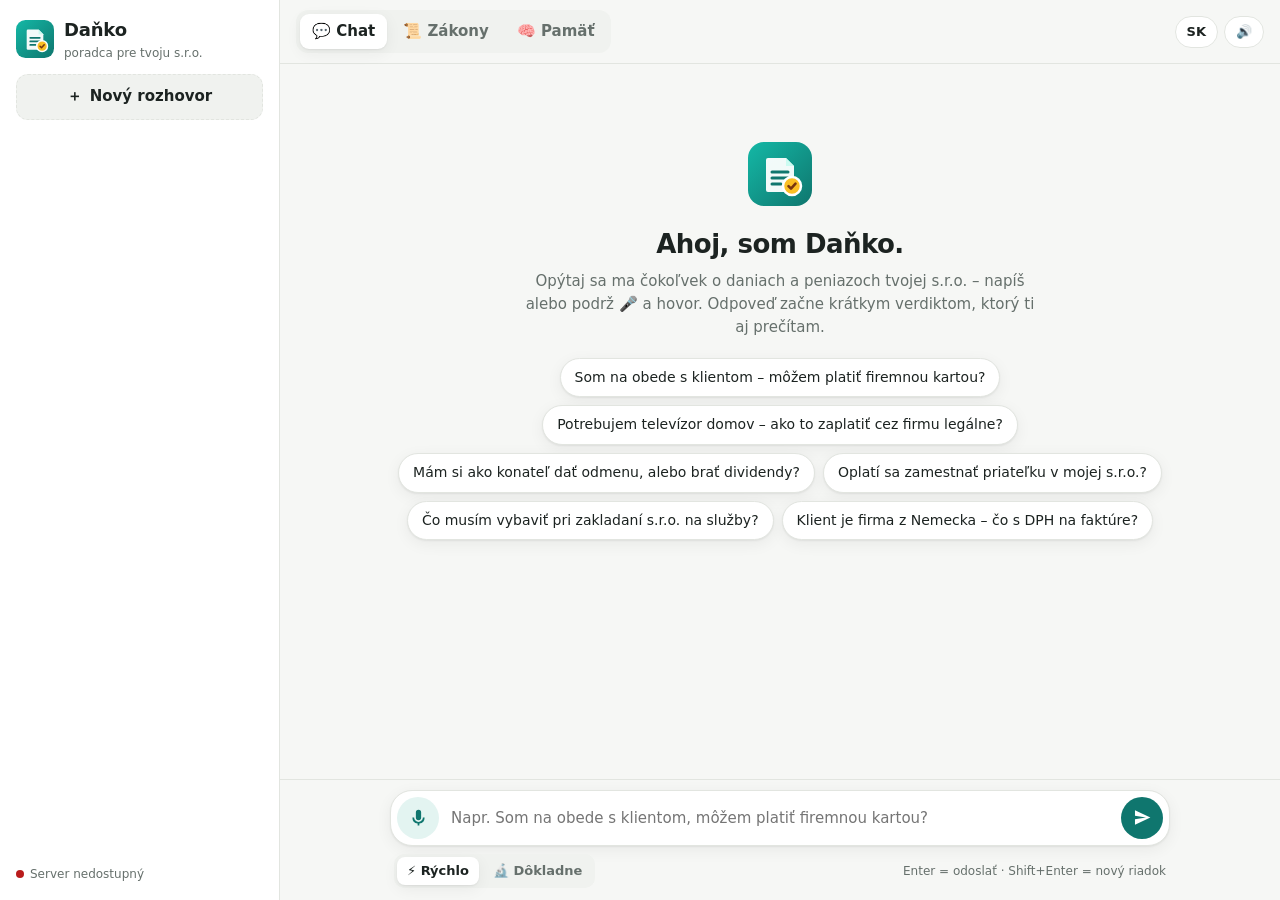
==== web/index.html @ d5deb425 "Add server, law sync pipeline and web UI - FastAPI server bridging chat to claude -p (stream-json ov" ====
<!doctype html>
<html lang="sk">
<head>
  <meta charset="utf-8">
  <meta name="viewport" content="width=device-width, initial-scale=1, viewport-fit=cover">
  <title>Daňko – daňový poradca</title>
  <meta name="description" content="Osobný daňový poradca pre tvoju s.r.o. – chat aj hlas.">
  <meta name="theme-color" content="#0f766e">
  <meta name="apple-mobile-web-app-capable" content="yes">
  <meta name="apple-mobile-web-app-status-bar-style" content="black-translucent">
  <link rel="manifest" href="manifest.webmanifest">
  <link rel="icon" href="icon.svg" type="image/svg+xml">
  <link rel="apple-touch-icon" href="icon.svg">
  <link rel="stylesheet" href="styles.css">
</head>
<body>
  <div class="app">
    <!-- Sidebar: conversations -->
    <aside class="sidebar" id="sidebar" aria-label="Rozhovory">
      <div class="sidebar-head">
        <div class="brand">
          <img src="icon.svg" alt="" class="brand-icon">
          <div>
            <div class="brand-name">Daňko</div>
            <div class="brand-sub">poradca pre tvoju s.r.o.</div>
          </div>
        </div>
        <button class="icon-btn only-mobile" id="closeSidebar" aria-label="Zavrieť">✕</button>
      </div>
      <button class="new-chat" id="newChat"><span>＋</span> Nový rozhovor</button>
      <div class="conv-list" id="convList"></div>
      <div class="sidebar-foot" id="healthInfo"></div>
    </aside>
    <div class="scrim" id="scrim"></div>

    <main class="main">
      <header class="topbar">
        <button class="icon-btn only-mobile" id="openSidebar" aria-label="Rozhovory">☰</button>
        <nav class="tabs" role="tablist">
          <button class="tab active" data-view="chat" role="tab">💬 <span>Chat</span></button>
          <button class="tab" data-view="laws" role="tab">📜 <span>Zákony</span><b class="badge" id="lawBadge" hidden></b></button>
          <button class="tab" data-view="memory" role="tab">🧠 <span>Pamäť</span></button>
        </nav>
        <div class="top-actions">
          <button class="pill" id="langBtn" title="Jazyk rozpoznávania reči a odpovede">SK</button>
          <button class="pill" id="speakBtn" title="Čítať odpovede nahlas" aria-pressed="true">🔊</button>
        </div>
      </header>

      <!-- CHAT -->
      <section class="view active" id="view-chat">
        <div class="messages" id="messages">
          <div class="welcome" id="welcome">
            <img src="icon.svg" alt="" class="welcome-icon">
            <h1>Ahoj, som Daňko.</h1>
            <p>Opýtaj sa ma čokoľvek o daniach a peniazoch tvojej s.r.o. – napíš alebo podrž 🎤 a hovor.
              Odpoveď začne krátkym verdiktom, ktorý ti aj prečítam.</p>
            <div class="chips" id="chips"></div>
          </div>
        </div>

        <form class="composer" id="composer" autocomplete="off">
          <div class="composer-row">
            <button type="button" class="mic" id="micBtn" aria-label="Hovoriť">
              <svg viewBox="0 0 24 24" aria-hidden="true"><path d="M12 15a3 3 0 0 0 3-3V6a3 3 0 1 0-6 0v6a3 3 0 0 0 3 3Zm5-3a5 5 0 0 1-10 0H5a7 7 0 0 0 6 6.92V21h2v-2.08A7 7 0 0 0 19 12h-2Z"/></svg>
            </button>
            <textarea id="input" rows="1" placeholder="Napr. Som na obede s klientom, môžem platiť firemnou kartou?" maxlength="8000"></textarea>
            <button type="submit" class="send" id="sendBtn" aria-label="Odoslať">
              <svg viewBox="0 0 24 24" aria-hidden="true"><path d="M3.4 20.4 21 12 3.4 3.6 3.4 10l12.6 2-12.6 2z"/></svg>
            </button>
          </div>
          <div class="composer-meta">
            <div class="mode" role="radiogroup" aria-label="Režim">
              <button type="button" class="mode-btn active" data-mode="quick" title="Rýchla odpoveď (Sonnet, bez subagentov)">⚡ Rýchlo</button>
              <button type="button" class="mode-btn" data-mode="deep" title="Dôkladná analýza (Opus, špecialisti, web)">🔬 Dôkladne</button>
            </div>
            <span class="hint" id="hint">Enter = odoslať · Shift+Enter = nový riadok</span>
          </div>
        </form>
      </section>

      <!-- LAWS -->
      <section class="view" id="view-laws">
        <div class="page">
          <div class="page-head">
            <div>
              <h2>Zákony a zmeny</h2>
              <p class="muted" id="lawUpdated">Načítavam…</p>
            </div>
            <div class="sync-box">
              <label class="check"><input type="checkbox" id="syncAnalyze" checked> AI analýza dopadu</label>
              <label class="check"><input type="checkbox" id="syncNews"> novinky z webu</label>
              <button class="btn primary" id="syncBtn">Skontrolovať teraz</button>
            </div>
          </div>
          <div class="job" id="jobStatus" hidden></div>
          <div class="law-grid" id="lawGrid"></div>
          <h3 class="section-title">Changelog</h3>
          <div class="timeline" id="timeline"></div>
        </div>
      </section>

      <!-- MEMORY -->
      <section class="view" id="view-memory">
        <div class="page">
          <div class="page-head">
            <div>
              <h2>Čo si o tebe pamätám</h2>
              <p class="muted">Fakty a dohody si ukladám sám počas rozhovoru (🧠). Upraviť ich môžeš aj ručne v
                <code>advisor/profile/</code>.</p>
            </div>
            <button class="btn" id="memRefresh">Obnoviť</button>
          </div>
          <div class="cards">
            <article class="card md" id="memMemory"></article>
            <article class="card md" id="memCompany"></article>
          </div>
        </div>
      </section>
    </main>
  </div>

  <dialog id="tokenDialog">
    <form method="dialog" class="token-form">
      <h3>Prístupový token</h3>
      <p class="muted">Server je chránený tokenom (<code>ADVISOR_TOKEN</code>).</p>
      <input id="tokenInput" type="password" placeholder="token" required>
      <button class="btn primary" value="ok">Uložiť</button>
    </form>
  </dialog>

  <script src="markdown.js"></script>
  <script src="app.js"></script>
</body>
</html>
---- web/styles.css ----
:root {
  --bg: #f6f7f5;
  --surface: #ffffff;
  --surface-2: #f0f2ef;
  --border: #e2e5e0;
  --text: #1c2321;
  --muted: #66706c;
  --accent: #0f766e;
  --accent-2: #0d9488;
  --accent-soft: #e3f4f1;
  --user: #0f766e;
  --user-text: #ffffff;
  --verdict: #fff8e6;
  --verdict-border: #f2d48a;
  --ok: #15803d;
  --warn: #b45309;
  --bad: #b91c1c;
  --shadow: 0 1px 2px rgba(16, 24, 22, .06), 0 4px 16px rgba(16, 24, 22, .06);
  --radius: 16px;
  --font: ui-sans-serif, system-ui, -apple-system, "Segoe UI", Roboto, "Helvetica Neue", Arial, sans-serif;
  --mono: ui-monospace, SFMono-Regular, Menlo, Consolas, monospace;
  color-scheme: light;
}

@media (prefers-color-scheme: dark) {
  :root:not([data-theme="light"]) {
    --bg: #0f1413;
    --surface: #161d1b;
    --surface-2: #1d2624;
    --border: #2a3532;
    --text: #e6ece9;
    --muted: #93a19c;
    --accent: #2dd4bf;
    --accent-2: #14b8a6;
    --accent-soft: #123330;
    --user: #115e59;
    --user-text: #ecfdf9;
    --verdict: #2a2414;
    --verdict-border: #6b5520;
    --ok: #4ade80;
    --warn: #fbbf24;
    --bad: #f87171;
    --shadow: 0 1px 2px rgba(0, 0, 0, .3), 0 4px 16px rgba(0, 0, 0, .25);
    color-scheme: dark;
  }
}

* { box-sizing: border-box; }
html, body { height: 100%; margin: 0; }
body {
  background: var(--bg);
  color: var(--text);
  font: 15px/1.55 var(--font);
  -webkit-font-smoothing: antialiased;
}
button { font: inherit; color: inherit; cursor: pointer; }
code { font-family: var(--mono); font-size: .88em; background: var(--surface-2); padding: .1em .35em; border-radius: 6px; }
a { color: var(--accent); }
.muted { color: var(--muted); }
[hidden] { display: none !important; }

/* ---------- layout ---------- */
.app { display: flex; height: 100dvh; }
.sidebar {
  width: 280px; flex: none; display: flex; flex-direction: column; gap: 12px;
  background: var(--surface); border-right: 1px solid var(--border); padding: 16px;
}
.sidebar-head { display: flex; align-items: center; justify-content: space-between; }
.brand { display: flex; align-items: center; gap: 10px; }
.brand-icon { width: 38px; height: 38px; }
.brand-name { font-weight: 700; font-size: 18px; letter-spacing: -.01em; }
.brand-sub { font-size: 12px; color: var(--muted); }
.new-chat {
  display: flex; align-items: center; gap: 8px; justify-content: center;
  border: 1px dashed var(--border); background: var(--surface-2); border-radius: 12px; padding: 10px;
  font-weight: 600;
}
.new-chat:hover { border-color: var(--accent); color: var(--accent); }
.conv-list { flex: 1; overflow-y: auto; display: flex; flex-direction: column; gap: 2px; margin: 0 -6px; }
.conv {
  display: flex; align-items: center; gap: 6px; border: 0; background: none; text-align: left;
  padding: 9px 10px; border-radius: 10px; width: 100%;
}
.conv:hover { background: var(--surface-2); }
.conv.active { background: var(--accent-soft); color: var(--accent); }
.conv-title { flex: 1; overflow: hidden; text-overflow: ellipsis; white-space: nowrap; font-size: 14px; }
.conv-del { opacity: 0; border: 0; background: none; color: var(--muted); padding: 0 4px; }
.conv:hover .conv-del { opacity: 1; }
.conv-day { font-size: 11px; text-transform: uppercase; letter-spacing: .06em; color: var(--muted); padding: 10px 10px 4px; }
.sidebar-foot { font-size: 12px; color: var(--muted); }
.sidebar-foot .dot { display: inline-block; width: 8px; height: 8px; border-radius: 50%; margin-right: 6px; background: var(--ok); }
.sidebar-foot .dot.bad { background: var(--bad); }
.scrim { display: none; }

.main { flex: 1; min-width: 0; display: flex; flex-direction: column; }
.topbar {
  display: flex; align-items: center; gap: 10px; padding: 10px 16px;
  border-bottom: 1px solid var(--border); background: color-mix(in srgb, var(--bg) 85%, transparent);
  backdrop-filter: blur(8px);
}
.tabs { display: flex; gap: 4px; background: var(--surface-2); padding: 4px; border-radius: 12px; }
.tab { position: relative; border: 0; background: none; padding: 6px 12px; border-radius: 9px; font-weight: 600; color: var(--muted); }
.tab.active { background: var(--surface); color: var(--text); box-shadow: var(--shadow); }
.badge {
  position: absolute; top: -4px; right: -4px; min-width: 18px; height: 18px; padding: 0 5px; border-radius: 9px;
  background: var(--bad); color: #fff; font-size: 11px; line-height: 18px; text-align: center;
}
.top-actions { margin-left: auto; display: flex; gap: 6px; }
.pill { border: 1px solid var(--border); background: var(--surface); padding: 5px 11px; border-radius: 999px; font-weight: 600; font-size: 13px; }
.pill[aria-pressed="false"] { opacity: .45; }
.icon-btn { border: 0; background: none; font-size: 20px; padding: 4px 8px; border-radius: 8px; }
.only-mobile { display: none; }

.view { display: none; flex: 1; min-height: 0; }
.view.active { display: flex; flex-direction: column; }

/* ---------- chat ---------- */
.messages { flex: 1; overflow-y: auto; padding: 24px 16px 12px; scroll-behavior: smooth; }
.messages > * { max-width: 780px; margin-left: auto; margin-right: auto; }
.welcome { text-align: center; padding: 6vh 8px 0; }
.welcome-icon { width: 64px; height: 64px; }
.welcome h1 { margin: 10px 0 6px; font-size: 26px; letter-spacing: -.02em; }
.welcome p { color: var(--muted); max-width: 520px; margin: 0 auto 18px; }
.chips { display: flex; flex-wrap: wrap; gap: 8px; justify-content: center; }
.chip {
  border: 1px solid var(--border); background: var(--surface); border-radius: 999px; padding: 8px 14px;
  font-size: 14px; box-shadow: var(--shadow); text-align: left;
}
.chip:hover { border-color: var(--accent); color: var(--accent); }

.msg { display: flex; margin: 14px auto; }
.msg.user { justify-content: flex-end; }
.bubble { max-width: 88%; border-radius: var(--radius); padding: 10px 14px; overflow-wrap: anywhere; }
.msg.user .bubble { background: var(--user); color: var(--user-text); border-bottom-right-radius: 6px; white-space: pre-wrap; }
.msg.user .bubble .voice-tag { opacity: .7; font-size: 12px; margin-right: 4px; }
.msg.assistant .bubble { background: var(--surface); border: 1px solid var(--border); box-shadow: var(--shadow); width: 100%; max-width: 100%; border-bottom-left-radius: 6px; padding: 14px 16px; }

.verdict {
  display: flex; gap: 10px; align-items: flex-start;
  background: var(--verdict); border: 1px solid var(--verdict-border); border-radius: 12px;
  padding: 12px 14px; margin-bottom: 12px; font-size: 16px; font-weight: 500;
}
.verdict .say { flex: none; border: 0; background: var(--surface); border-radius: 50%; width: 34px; height: 34px; box-shadow: var(--shadow); }
.verdict .say.playing { background: var(--accent); color: #fff; }
.verdict-text { flex: 1; }

.steps { margin: 0 0 10px; font-size: 13px; color: var(--muted); }
.steps summary { cursor: pointer; list-style: none; display: inline-flex; align-items: center; gap: 6px; user-select: none; }
.steps summary::-webkit-details-marker { display: none; }
.steps ul { list-style: none; margin: 6px 0 0; padding: 0 0 0 4px; border-left: 2px solid var(--border); }
.steps li { padding: 2px 0 2px 10px; }
.steps li.nested { padding-left: 24px; opacity: .8; }
.steps li.memory { color: var(--accent); font-weight: 600; }
.live-steps { font-size: 13px; color: var(--muted); display: flex; flex-direction: column; gap: 3px; margin-bottom: 8px; }
.live-steps .cur { color: var(--text); }
.typing { display: inline-flex; gap: 4px; padding: 4px 0; }
.typing i { width: 7px; height: 7px; border-radius: 50%; background: var(--muted); animation: blink 1.2s infinite both; }
.typing i:nth-child(2) { animation-delay: .2s; } .typing i:nth-child(3) { animation-delay: .4s; }
@keyframes blink { 0%, 80%, 100% { opacity: .2; } 40% { opacity: 1; } }

.meta-line { margin-top: 10px; font-size: 12px; color: var(--muted); display: flex; gap: 10px; flex-wrap: wrap; }
.mem-saved { color: var(--accent); font-weight: 600; }
.error-box { border: 1px solid var(--bad); color: var(--bad); border-radius: 12px; padding: 10px 14px; background: color-mix(in srgb, var(--bad) 8%, transparent); }

/* markdown */
.md > :first-child { margin-top: 0; }
.md > :last-child { margin-bottom: 0; }
.md p { margin: .45em 0; }
.md ul, .md ol { margin: .4em 0; padding-left: 1.3em; }
.md li { margin: .15em 0; }
.md li.task { list-style: none; margin-left: -1.2em; }
.md h1, .md h2, .md h3, .md h4 { margin: 1em 0 .4em; line-height: 1.3; letter-spacing: -.01em; }
.md h1 { font-size: 1.3em; } .md h2 { font-size: 1.15em; } .md h3, .md h4 { font-size: 1.02em; }
.md table { border-collapse: collapse; width: 100%; margin: .6em 0; font-size: .93em; display: block; overflow-x: auto; }
.md th, .md td { border: 1px solid var(--border); padding: 6px 9px; text-align: left; vertical-align: top; }
.md th { background: var(--surface-2); }
.md blockquote { margin: .6em 0; padding: .2em .9em; border-left: 3px solid var(--accent); color: var(--muted); }
.md pre { background: var(--surface-2); padding: 10px 12px; border-radius: 10px; overflow-x: auto; }
.md pre code { background: none; padding: 0; }
.md hr { border: 0; border-top: 1px solid var(--border); margin: 1em 0; }

/* composer */
.composer {
  padding: 10px 16px calc(12px + env(safe-area-inset-bottom));
  border-top: 1px solid var(--border); background: var(--bg);
}
.composer-row, .composer-meta { max-width: 780px; margin: 0 auto; }
.composer-row {
  display: flex; align-items: flex-end; gap: 8px; background: var(--surface); border: 1px solid var(--border);
  border-radius: 22px; padding: 6px; box-shadow: var(--shadow);
}
.composer-row:focus-within { border-color: var(--accent); }
textarea {
  flex: 1; resize: none; border: 0; outline: 0; background: transparent; color: var(--text);
  font: inherit; padding: 9px 4px; max-height: 180px;
}
.mic, .send {
  flex: none; width: 42px; height: 42px; border-radius: 50%; border: 0; display: grid; place-items: center;
}
.mic svg, .send svg { width: 21px; height: 21px; fill: currentColor; }
.mic { background: var(--accent-soft); color: var(--accent); position: relative; }
.mic.listening { background: var(--bad); color: #fff; }
.mic.listening::after {
  content: ""; position: absolute; inset: -5px; border-radius: 50%; border: 2px solid var(--bad);
  animation: pulse 1.3s ease-out infinite;
}
@keyframes pulse { from { transform: scale(.9); opacity: .9; } to { transform: scale(1.35); opacity: 0; } }
.mic:disabled { opacity: .35; cursor: not-allowed; }
.send { background: var(--accent); color: #fff; }
.send:disabled { opacity: .4; }
.composer-meta { display: flex; align-items: center; justify-content: space-between; gap: 10px; padding: 8px 4px 0; }
.mode { display: flex; gap: 4px; background: var(--surface-2); padding: 3px; border-radius: 10px; }
.mode-btn { border: 0; background: none; padding: 4px 10px; border-radius: 8px; font-size: 13px; font-weight: 600; color: var(--muted); }
.mode-btn.active { background: var(--surface); color: var(--text); box-shadow: var(--shadow); }
.hint { font-size: 12px; color: var(--muted); text-align: right; }

/* ---------- pages (laws, memory) ---------- */
.page { flex: 1; overflow-y: auto; padding: 24px 16px 40px; }
.page > * { max-width: 920px; margin-left: auto; margin-right: auto; }
.page-head { display: flex; justify-content: space-between; align-items: flex-start; gap: 16px; flex-wrap: wrap; margin-bottom: 16px; }
.page-head h2 { margin: 0 0 4px; font-size: 22px; letter-spacing: -.02em; }
.page-head p { margin: 0; }
.sync-box { display: flex; align-items: center; gap: 12px; flex-wrap: wrap; }
.check { font-size: 13px; color: var(--muted); display: inline-flex; gap: 6px; align-items: center; }
.btn { border: 1px solid var(--border); background: var(--surface); border-radius: 10px; padding: 8px 14px; font-weight: 600; }
.btn.primary { background: var(--accent); border-color: var(--accent); color: #fff; }
.btn:disabled { opacity: .5; cursor: progress; }
.job { border-radius: 12px; padding: 10px 14px; background: var(--accent-soft); color: var(--accent); margin-bottom: 14px; font-size: 14px; }
.law-grid { display: grid; grid-template-columns: repeat(auto-fill, minmax(260px, 1fr)); gap: 10px; }
.law {
  background: var(--surface); border: 1px solid var(--border); border-radius: 14px; padding: 12px 14px;
  display: flex; flex-direction: column; gap: 6px;
}
.law-top { display: flex; justify-content: space-between; gap: 8px; }
.law-name { font-weight: 600; line-height: 1.3; }
.law-ref { font-size: 12px; color: var(--muted); white-space: nowrap; }
.law-line { font-size: 13px; color: var(--muted); }
.tag { display: inline-block; font-size: 12px; font-weight: 600; padding: 2px 8px; border-radius: 999px; background: var(--surface-2); margin: 2px 4px 0 0; }
.tag.up { background: color-mix(in srgb, var(--warn) 15%, transparent); color: var(--warn); }
.tag.err { background: color-mix(in srgb, var(--bad) 12%, transparent); color: var(--bad); }
.tag.ok { background: color-mix(in srgb, var(--ok) 12%, transparent); color: var(--ok); }
.section-title { margin: 28px auto 10px; font-size: 16px; }
.timeline { display: flex; flex-direction: column; gap: 10px; }
.entry { background: var(--surface); border: 1px solid var(--border); border-radius: 14px; padding: 14px 16px; border-left-width: 4px; }
.entry.sev-vysoká { border-left-color: var(--bad); }
.entry.sev-stredná { border-left-color: var(--warn); }
.entry.sev-nízka { border-left-color: var(--ok); }
.entry.unread { box-shadow: 0 0 0 2px var(--accent-soft), var(--shadow); }
.entry-head { display: flex; flex-wrap: wrap; gap: 6px 10px; align-items: baseline; margin-bottom: 6px; }
.entry-kind { font-weight: 700; }
.entry-law { font-weight: 600; }
.entry-date { margin-left: auto; font-size: 12px; color: var(--muted); }
.entry p { margin: 6px 0; }
.entry ul { margin: 6px 0; padding-left: 1.2em; }
.entry .facts { font-size: 13px; color: var(--muted); display: flex; flex-wrap: wrap; gap: 4px 14px; }
.empty { text-align: center; color: var(--muted); padding: 30px 10px; border: 1px dashed var(--border); border-radius: 14px; }
.cards { display: grid; grid-template-columns: 1fr 1fr; gap: 14px; }
.card { background: var(--surface); border: 1px solid var(--border); border-radius: 16px; padding: 16px 18px; box-shadow: var(--shadow); min-width: 0; }

dialog { border: 1px solid var(--border); border-radius: 16px; background: var(--surface); color: var(--text); padding: 20px; }
dialog::backdrop { background: rgba(0, 0, 0, .4); }
.token-form { display: flex; flex-direction: column; gap: 10px; min-width: 260px; }
.token-form h3 { margin: 0; }
.token-form input { padding: 9px 12px; border-radius: 10px; border: 1px solid var(--border); background: var(--bg); color: var(--text); font: inherit; }

/* ---------- mobile ---------- */
@media (max-width: 820px) {
  .only-mobile { display: inline-block; }
  .sidebar {
    position: fixed; z-index: 30; inset: 0 auto 0 0; width: min(300px, 86vw);
    transform: translateX(-105%); transition: transform .2s ease; box-shadow: var(--shadow);
  }
  .sidebar.open { transform: none; }
  .scrim.show { display: block; position: fixed; inset: 0; z-index: 20; background: rgba(0, 0, 0, .35); }
  .topbar { padding: 8px 10px; gap: 6px; }
  .tab { padding: 6px 9px; }
  .tab span { display: none; }
  .messages { padding: 16px 12px 8px; }
  .bubble { max-width: 94%; }
  .hint { display: none; }
  .cards { grid-template-columns: 1fr; }
  .composer { padding-left: 10px; padding-right: 10px; }
  .mic { width: 48px; height: 48px; }
}
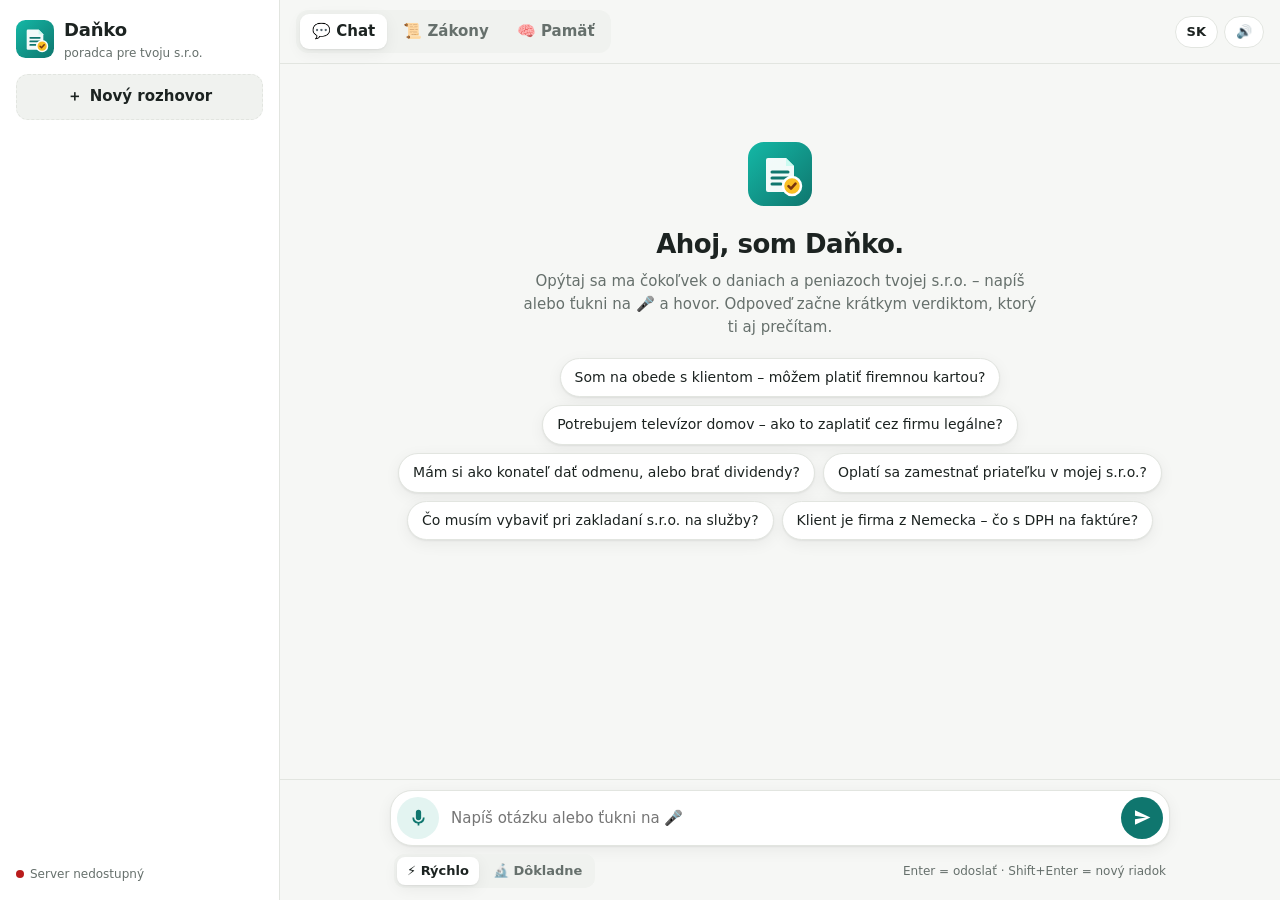
==== commit 0866664e: "Polish UI, add README and harden law parsing - Scroll to the verdict after an answer, shorter compos" ====
--- a/web/index.html
+++ b/web/index.html
@@ -53,7 +53,7 @@
           <div class="welcome" id="welcome">
             <img src="icon.svg" alt="" class="welcome-icon">
             <h1>Ahoj, som Daňko.</h1>
-            <p>Opýtaj sa ma čokoľvek o daniach a peniazoch tvojej s.r.o. – napíš alebo podrž 🎤 a hovor.
+            <p>Opýtaj sa ma čokoľvek o daniach a peniazoch tvojej s.r.o. – napíš alebo ťukni na 🎤 a hovor.
               Odpoveď začne krátkym verdiktom, ktorý ti aj prečítam.</p>
             <div class="chips" id="chips"></div>
           </div>
@@ -64,7 +64,7 @@
             <button type="button" class="mic" id="micBtn" aria-label="Hovoriť">
               <svg viewBox="0 0 24 24" aria-hidden="true"><path d="M12 15a3 3 0 0 0 3-3V6a3 3 0 1 0-6 0v6a3 3 0 0 0 3 3Zm5-3a5 5 0 0 1-10 0H5a7 7 0 0 0 6 6.92V21h2v-2.08A7 7 0 0 0 19 12h-2Z"/></svg>
             </button>
-            <textarea id="input" rows="1" placeholder="Napr. Som na obede s klientom, môžem platiť firemnou kartou?" maxlength="8000"></textarea>
+            <textarea id="input" rows="1" placeholder="Napíš otázku alebo ťukni na 🎤" maxlength="8000"></textarea>
             <button type="submit" class="send" id="sendBtn" aria-label="Odoslať">
               <svg viewBox="0 0 24 24" aria-hidden="true"><path d="M3.4 20.4 21 12 3.4 3.6 3.4 10l12.6 2-12.6 2z"/></svg>
             </button>
--- a/web/styles.css
+++ b/web/styles.css
@@ -278,6 +278,9 @@
   .messages { padding: 16px 12px 8px; }
   .bubble { max-width: 94%; }
   .hint { display: none; }
+  .chip { font-size: 13px; padding: 7px 12px; box-shadow: none; }
+  .welcome { padding-top: 3vh; }
+  .welcome h1 { font-size: 22px; }
   .cards { grid-template-columns: 1fr; }
   .composer { padding-left: 10px; padding-right: 10px; }
   .mic { width: 48px; height: 48px; }
